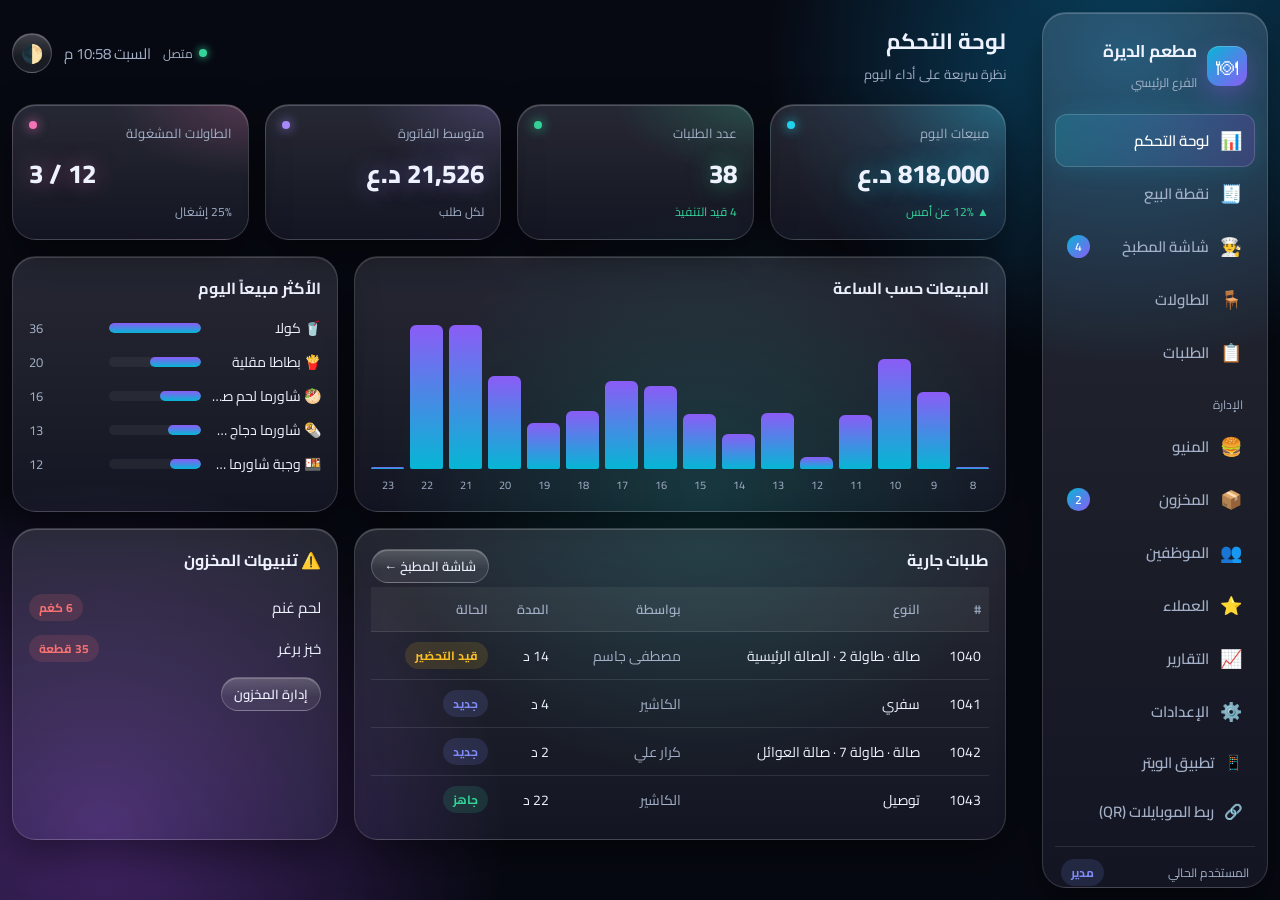
==== prototype/index.html @ 0f10f5dd "Make the restaurant system installable and publish it to GitHub Pages - Web app manifests for the ad" ====
<!doctype html>
<html lang="ar" dir="rtl">
<head>
<meta charset="utf-8">
<meta name="viewport" content="width=device-width, initial-scale=1">
<title>إدارة المطعم</title>
<meta http-equiv="refresh" content="0; url=admin.html">
<link rel="manifest" href="manifest.webmanifest">
<link rel="icon" href="icons/icon-192.png" type="image/png">
<style>html{background:#070912;color:#eef2ff;font-family:Tahoma,sans-serif}body{display:grid;place-items:center;min-height:100vh;margin:0}a{color:#22d3ee}</style>
<script>location.replace('admin.html'+location.search+location.hash)</script>
</head>
<body><a href="admin.html">فتح لوحة إدارة المطعم</a></body>
</html>
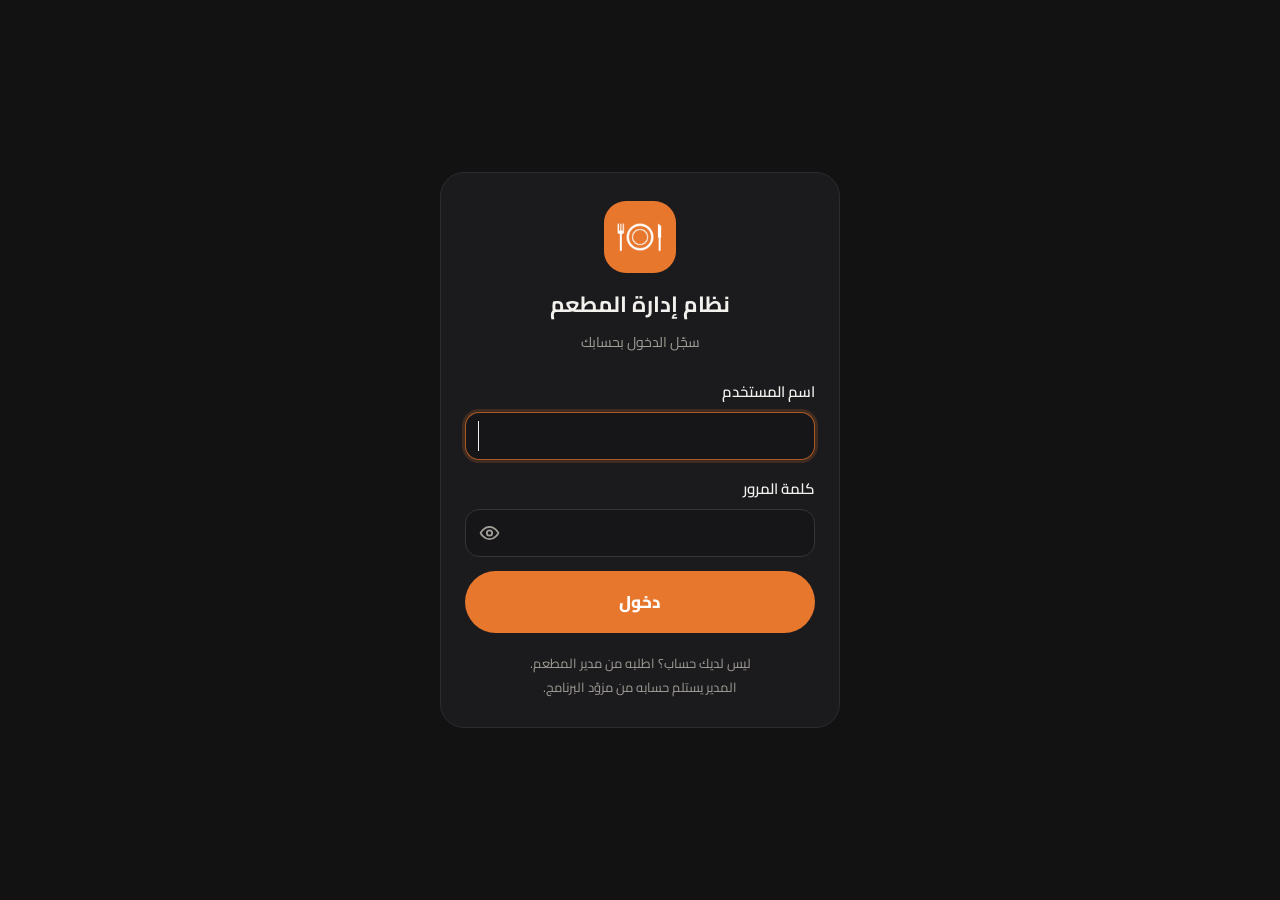
==== commit e18f30b4: "Give the interface its own visual identity - Replace emoji icons across all pages with one consisten" ====
--- a/prototype/index.html
+++ b/prototype/index.html
@@ -7,7 +7,7 @@
 <meta http-equiv="refresh" content="0; url=admin.html">
 <link rel="manifest" href="manifest.webmanifest">
 <link rel="icon" href="icons/icon-192.png" type="image/png">
-<style>html{background:#070912;color:#eef2ff;font-family:Tahoma,sans-serif}body{display:grid;place-items:center;min-height:100vh;margin:0}a{color:#22d3ee}</style>
+<style>html{background:#121212;color:#eef2ff;font-family:Tahoma,sans-serif}body{display:grid;place-items:center;min-height:100vh;margin:0}a{color:#22d3ee}</style>
 <script>location.replace('admin.html'+location.search+location.hash)</script>
 </head>
 <body><a href="admin.html">فتح لوحة إدارة المطعم</a></body>
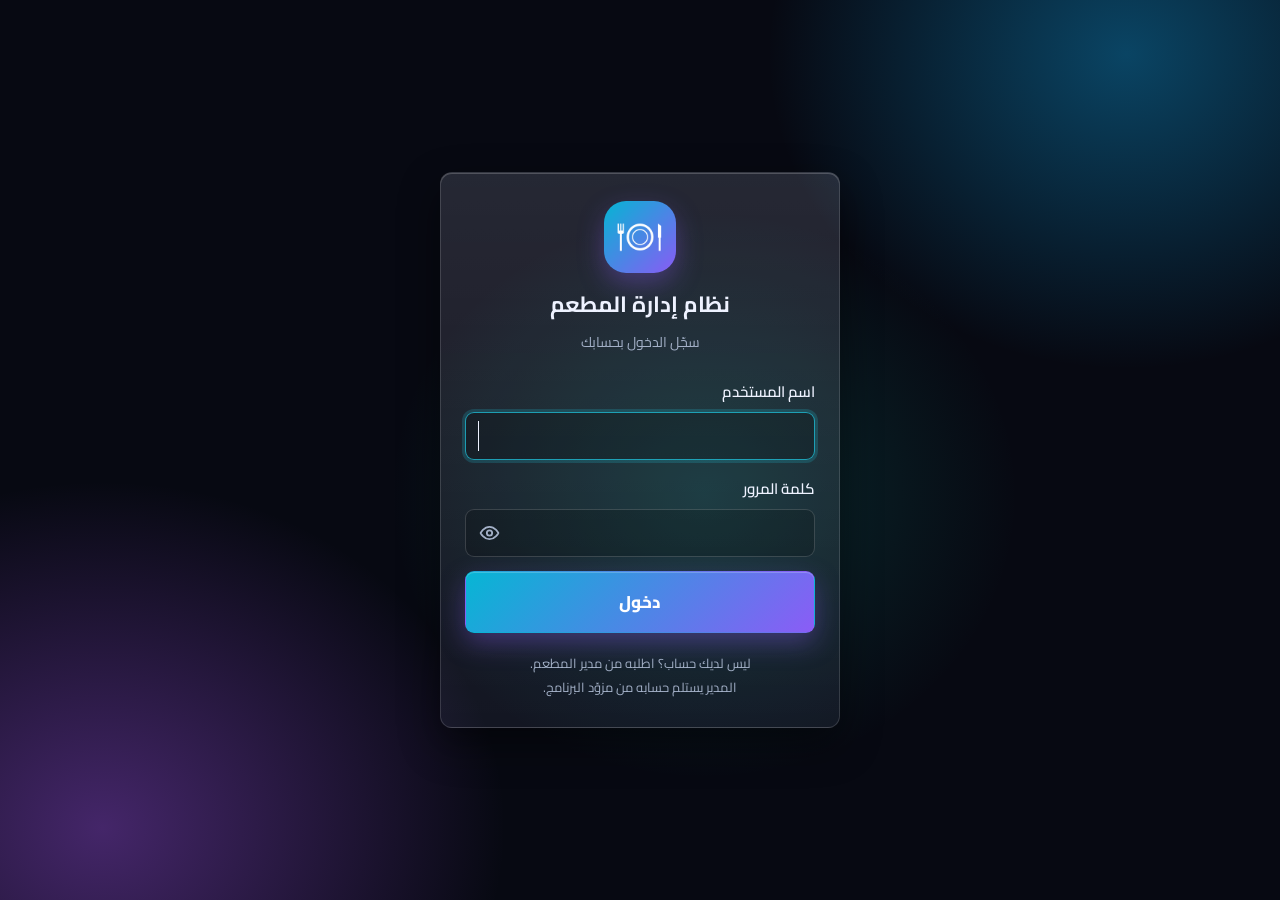
==== commit 7a0dbb50: "Restore the previous colors and use a practical layout - Remove the orange theme; previous default c" ====
--- a/prototype/index.html
+++ b/prototype/index.html
@@ -7,7 +7,7 @@
 <meta http-equiv="refresh" content="0; url=admin.html">
 <link rel="manifest" href="manifest.webmanifest">
 <link rel="icon" href="icons/icon-192.png" type="image/png">
-<style>html{background:#121212;color:#eef2ff;font-family:Tahoma,sans-serif}body{display:grid;place-items:center;min-height:100vh;margin:0}a{color:#22d3ee}</style>
+<style>html{background:#070912;color:#eef2ff;font-family:Tahoma,sans-serif}body{display:grid;place-items:center;min-height:100vh;margin:0}a{color:#22d3ee}</style>
 <script>location.replace('admin.html'+location.search+location.hash)</script>
 </head>
 <body><a href="admin.html">فتح لوحة إدارة المطعم</a></body>
